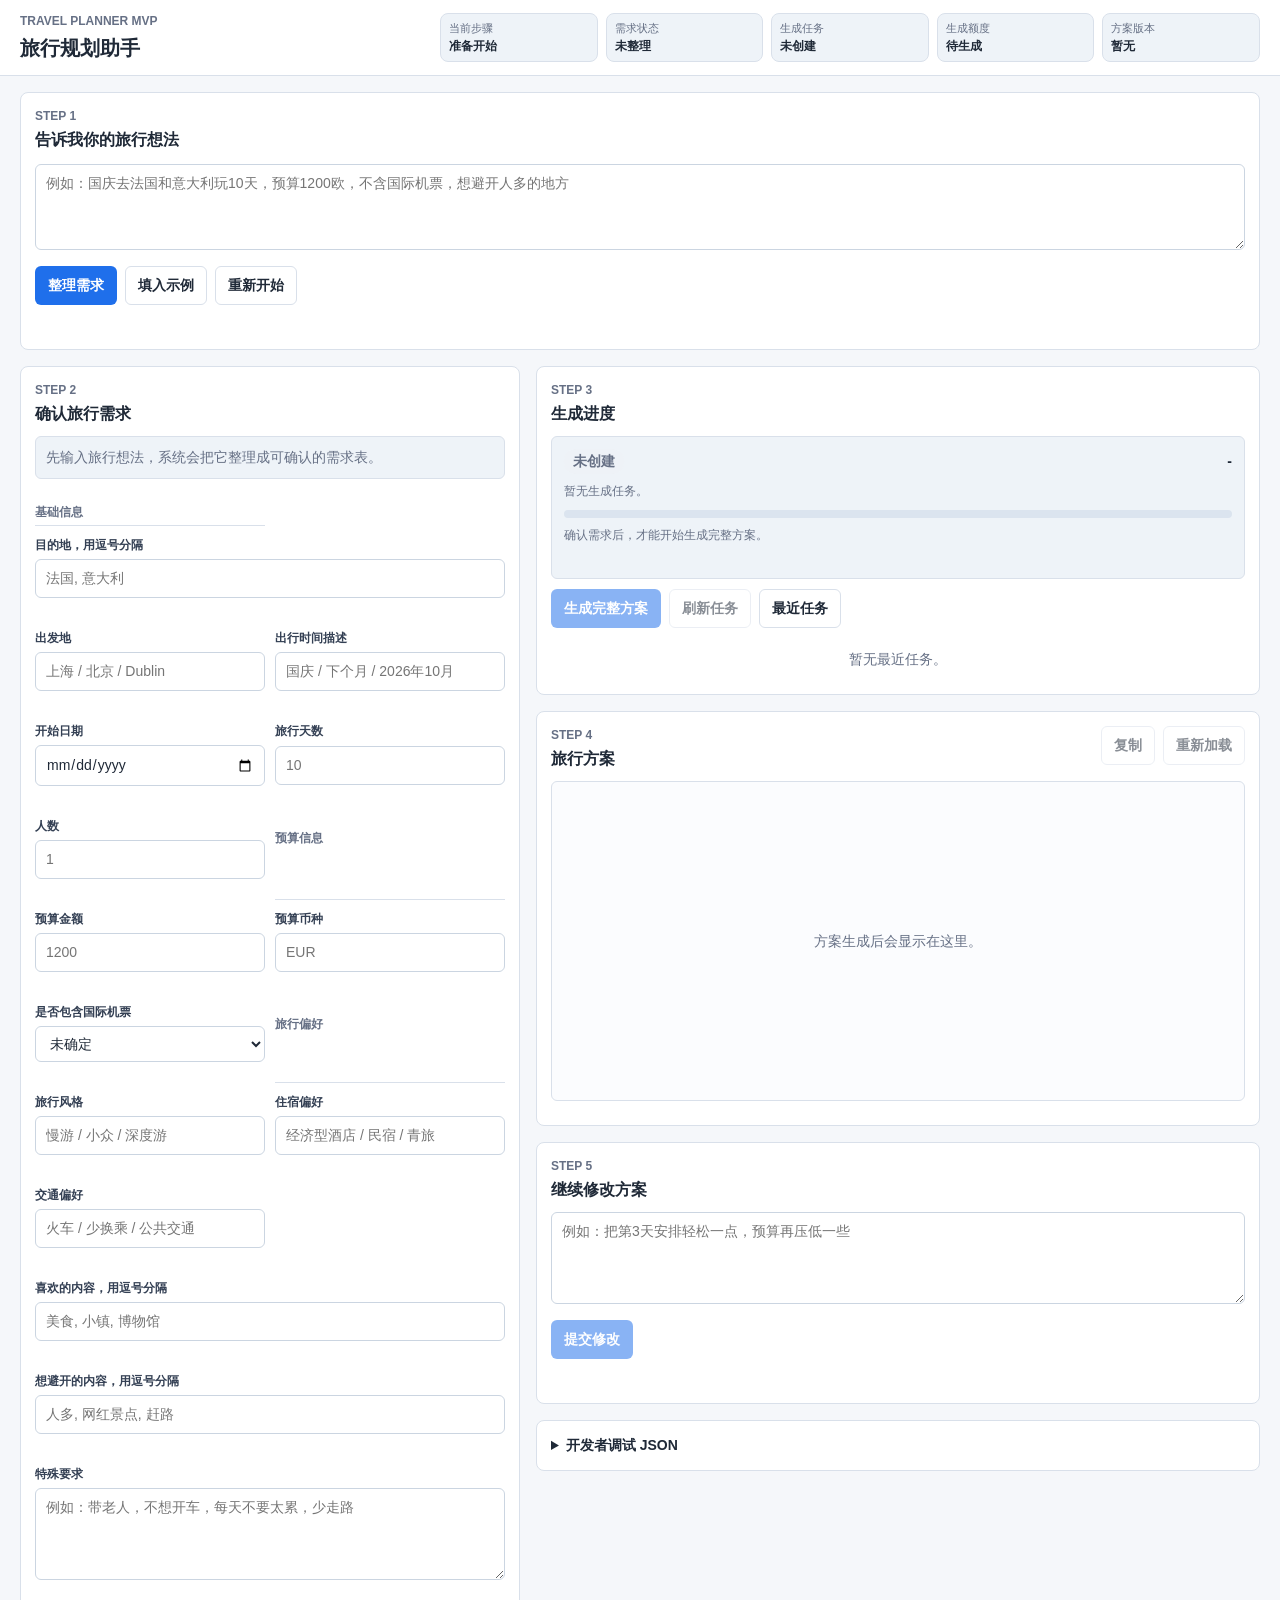
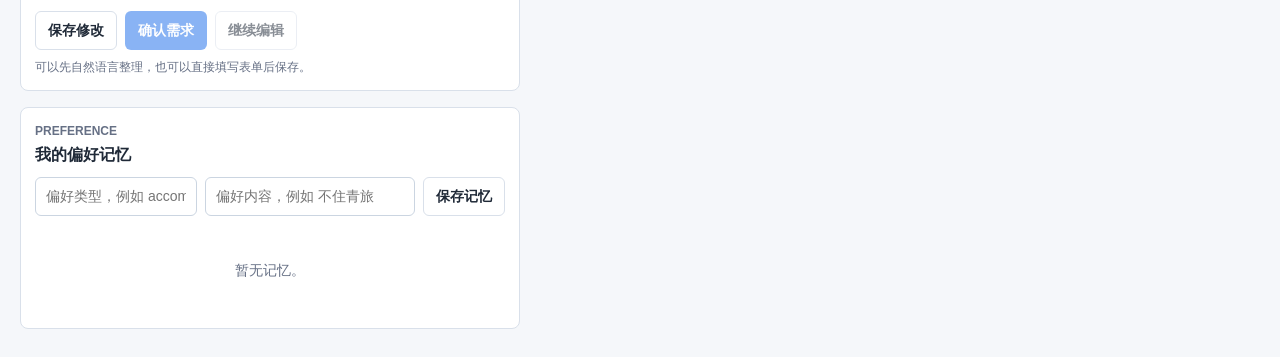
==== AgentProjectTrip/src/main/resources/static/travel-planner.html @ 5ef38792 "阶段9 正式前端 MVP 页面 把开发调试台升级成用户能完整体验的正式页面 阶段10 需求表单体验完善 把结构化需求表做成产品核心，降低无效输入和 token 浪费 阶段11 异步生成进度和结果页完善" ====
<!doctype html>
<html lang="zh-CN">
<head>
  <meta charset="utf-8">
  <meta name="viewport" content="width=device-width, initial-scale=1">
  <title>旅行规划助手</title>
  <link rel="stylesheet" href="./app.css?v=20260614-5">
  <script defer src="./agent-app.js?v=20260614-5"></script>
</head>
<body>
  <header class="app-header">
    <div class="topbar">
      <div>
        <p class="eyebrow">Travel Planner MVP</p>
        <h1>旅行规划助手</h1>
      </div>
      <div class="status-strip" aria-label="当前流程状态">
        <div class="status-pill">
          <span>当前步骤</span>
          <strong id="statusStep">准备开始</strong>
        </div>
        <div class="status-pill">
          <span>需求状态</span>
          <strong id="statusRequirement">未整理</strong>
        </div>
        <div class="status-pill">
          <span>生成任务</span>
          <strong id="statusJob">未创建</strong>
        </div>
        <div class="status-pill">
          <span>生成额度</span>
          <strong id="statusCredit">待生成</strong>
        </div>
        <div class="status-pill">
          <span>方案版本</span>
          <strong id="statusPlan">暂无</strong>
        </div>
      </div>
    </div>
  </header>

  <main class="app-shell">
    <section class="workflow-panel" aria-labelledby="inputTitle">
      <div class="section-heading">
        <p class="step-label">Step 1</p>
        <h2 id="inputTitle">告诉我你的旅行想法</h2>
      </div>
      <textarea id="messageInput" class="hero-input" placeholder="例如：国庆去法国和意大利玩10天，预算1200欧，不含国际机票，想避开人多的地方"></textarea>
      <div class="button-row">
        <button id="draftButton" type="button">整理需求</button>
        <button id="exampleButton" type="button" class="secondary">填入示例</button>
        <button id="resetButton" type="button" class="secondary">重新开始</button>
      </div>
      <p id="mainMessage" class="message-line" role="status"></p>
    </section>

    <section class="grid-layout">
      <div class="left-column">
        <section class="panel" aria-labelledby="requirementTitle">
          <div class="section-heading compact">
            <p class="step-label">Step 2</p>
            <h2 id="requirementTitle">确认旅行需求</h2>
          </div>

          <div id="validationBox" class="notice muted">
            先输入旅行想法，系统会把它整理成可确认的需求表。
          </div>

          <form id="requirementForm" class="form-grid" autocomplete="off">
            <div class="form-group-title wide">基础信息</div>
            <label class="field wide">
              <span>目的地，用逗号分隔</span>
              <input id="destinationsInput" type="text" placeholder="法国, 意大利">
              <small class="field-hint" data-field-hint="destinations"></small>
            </label>
            <label class="field">
              <span>出发地</span>
              <input id="departureCityInput" type="text" placeholder="上海 / 北京 / Dublin">
              <small class="field-hint" data-field-hint="departureCity"></small>
            </label>
            <label class="field">
              <span>出行时间描述</span>
              <input id="startDateTextInput" type="text" placeholder="国庆 / 下个月 / 2026年10月">
              <small class="field-hint" data-field-hint="startDateText"></small>
            </label>
            <label class="field">
              <span>开始日期</span>
              <input id="startDateInput" type="date">
              <small class="field-hint" data-field-hint="startDate"></small>
            </label>
            <label class="field">
              <span>旅行天数</span>
              <input id="durationDaysInput" type="number" min="1" placeholder="10">
              <small class="field-hint" data-field-hint="durationDays"></small>
            </label>
            <label class="field">
              <span>人数</span>
              <input id="travelerCountInput" type="number" min="1" placeholder="1">
              <small class="field-hint" data-field-hint="travelerCount"></small>
            </label>
            <div class="form-group-title wide">预算信息</div>
            <label class="field">
              <span>预算金额</span>
              <input id="budgetAmountInput" type="number" min="0" step="0.01" placeholder="1200">
              <small class="field-hint" data-field-hint="budgetAmount"></small>
            </label>
            <label class="field">
              <span>预算币种</span>
              <input id="budgetCurrencyInput" type="text" list="currencyOptions" placeholder="EUR">
              <datalist id="currencyOptions">
                <option value="EUR"></option>
                <option value="CNY"></option>
                <option value="USD"></option>
                <option value="GBP"></option>
              </datalist>
              <small class="field-hint" data-field-hint="budgetCurrency"></small>
            </label>
            <label class="field">
              <span>是否包含国际机票</span>
              <select id="flightBudgetInput">
                <option value="">未确定</option>
                <option value="false">不包含</option>
                <option value="true">包含</option>
              </select>
              <small class="field-hint" data-field-hint="budgetIncludesInternationalFlight"></small>
            </label>
            <div class="form-group-title wide">旅行偏好</div>
            <label class="field">
              <span>旅行风格</span>
              <input id="travelStyleInput" type="text" list="travelStyleOptions" placeholder="慢游 / 小众 / 深度游">
              <datalist id="travelStyleOptions">
                <option value="慢游"></option>
                <option value="小众"></option>
                <option value="深度游"></option>
                <option value="高舒适度"></option>
                <option value="低预算"></option>
                <option value="亲子"></option>
              </datalist>
              <small class="field-hint" data-field-hint="travelStyle"></small>
            </label>
            <label class="field">
              <span>住宿偏好</span>
              <input id="accommodationInput" type="text" list="accommodationOptions" placeholder="经济型酒店 / 民宿 / 青旅">
              <datalist id="accommodationOptions">
                <option value="青旅"></option>
                <option value="民宿"></option>
                <option value="经济型酒店"></option>
                <option value="中档酒店"></option>
                <option value="高舒适度酒店"></option>
              </datalist>
              <small class="field-hint" data-field-hint="accommodationPreference"></small>
            </label>
            <label class="field">
              <span>交通偏好</span>
              <input id="transportInput" type="text" list="transportOptions" placeholder="火车 / 少换乘 / 公共交通">
              <datalist id="transportOptions">
                <option value="火车"></option>
                <option value="公共交通"></option>
                <option value="少换乘"></option>
                <option value="自驾"></option>
                <option value="飞机优先"></option>
              </datalist>
              <small class="field-hint" data-field-hint="transportPreference"></small>
            </label>
            <label class="field wide">
              <span>喜欢的内容，用逗号分隔</span>
              <input id="preferencesInput" type="text" placeholder="美食, 小镇, 博物馆">
              <small class="field-hint" data-field-hint="preferences"></small>
            </label>
            <label class="field wide">
              <span>想避开的内容，用逗号分隔</span>
              <input id="avoidancesInput" type="text" placeholder="人多, 网红景点, 赶路">
              <small class="field-hint" data-field-hint="avoidances"></small>
            </label>
            <label class="field wide">
              <span>特殊要求</span>
              <textarea id="specialNotesInput" placeholder="例如：带老人，不想开车，每天不要太累，少走路"></textarea>
              <small class="field-hint" data-field-hint="specialNotes"></small>
            </label>
          </form>

          <div class="button-row">
            <button id="saveRequirementButton" type="button" class="secondary">保存修改</button>
            <button id="confirmRequirementButton" type="button">确认需求</button>
            <button id="editRequirementButton" type="button" class="secondary">继续编辑</button>
          </div>
          <p id="confirmReason" class="confirm-reason">可以先自然语言整理，也可以直接填写表单后保存。</p>
        </section>

        <section class="panel" aria-labelledby="memoryTitle">
          <div class="section-heading compact">
            <p class="step-label">Preference</p>
            <h2 id="memoryTitle">我的偏好记忆</h2>
          </div>
          <div class="memory-inputs">
            <input id="memoryKeyInput" type="text" placeholder="偏好类型，例如 accommodationPreference">
            <input id="memoryValueInput" type="text" placeholder="偏好内容，例如 不住青旅">
            <button id="saveMemoryButton" type="button" class="secondary">保存记忆</button>
          </div>
          <div id="memoryList" class="list-box empty">暂无记忆。</div>
        </section>
      </div>

      <div class="right-column">
        <section class="panel" aria-labelledby="generationTitle">
          <div class="section-heading compact">
            <p class="step-label">Step 3</p>
            <h2 id="generationTitle">生成进度</h2>
          </div>
          <div id="progressBox" class="progress-box">
            <div class="progress-line">
              <span id="progressStatus">等待确认需求</span>
              <strong id="progressStage">-</strong>
            </div>
            <div id="jobMeta" class="job-meta">暂无生成任务。</div>
            <div class="progress-track" aria-hidden="true">
              <div id="progressBar" class="progress-bar"></div>
            </div>
            <p id="progressMessage" class="subtle">确认需求后，才能开始生成完整方案。</p>
            <div id="jobTimeline" class="job-timeline" aria-label="生成阶段时间线"></div>
            <div id="jobAdvice" class="job-advice"></div>
          </div>
          <div class="button-row">
            <button id="generateButton" type="button">生成完整方案</button>
            <button id="reloadJobButton" type="button" class="secondary">刷新任务</button>
            <button id="reloadRecentJobsButton" type="button" class="secondary">最近任务</button>
          </div>
          <div id="recentJobs" class="recent-jobs empty">暂无最近任务。</div>
        </section>

        <section class="panel result-panel" aria-labelledby="planTitle">
          <div class="section-heading compact between">
            <div>
              <p class="step-label">Step 4</p>
              <h2 id="planTitle">旅行方案</h2>
            </div>
            <div class="button-row inline">
              <button id="copyPlanButton" type="button" class="secondary">复制</button>
              <button id="reloadPlanButton" type="button" class="secondary">重新加载</button>
            </div>
          </div>
          <article id="planAnswer" class="answer-box empty">
            方案生成后会显示在这里。
          </article>
          <div id="versionList" class="version-list"></div>
        </section>

        <section class="panel" aria-labelledby="modifyTitle">
          <div class="section-heading compact">
            <p class="step-label">Step 5</p>
            <h2 id="modifyTitle">继续修改方案</h2>
          </div>
          <textarea id="modifyInput" placeholder="例如：把第3天安排轻松一点，预算再压低一些"></textarea>
          <div class="button-row">
            <button id="modifyButton" type="button">提交修改</button>
          </div>
          <p id="modifyMessage" class="message-line"></p>
        </section>

        <details class="panel debug-panel">
          <summary>开发者调试 JSON</summary>
          <pre id="rawJson">暂无接口响应。</pre>
        </details>
      </div>
    </section>
  </main>
</body>
</html>
---- AgentProjectTrip/src/main/resources/static/app.css ----
:root {
  --bg: #f5f7fa;
  --panel: #ffffff;
  --line: #d9e0ea;
  --text: #1f2937;
  --muted: #667085;
  --soft: #eef3f8;
  --primary: #1f6feb;
  --primary-dark: #1b5cc7;
  --ok: #137a4b;
  --warn: #9a5b00;
  --danger: #b42318;
  --radius: 8px;
}

* {
  box-sizing: border-box;
}

body {
  margin: 0;
  background: var(--bg);
  color: var(--text);
  font-family: "Segoe UI", "Microsoft YaHei", Arial, sans-serif;
  font-size: 14px;
  line-height: 1.5;
}

button,
input,
select,
textarea {
  font: inherit;
}

button {
  border: 1px solid transparent;
  border-radius: 6px;
  padding: 8px 12px;
  background: var(--primary);
  color: #fff;
  font-weight: 600;
  cursor: pointer;
}

button:hover:not(:disabled) {
  background: var(--primary-dark);
}

button:disabled {
  cursor: not-allowed;
  opacity: 0.52;
}

button.secondary {
  border-color: var(--line);
  background: #fff;
  color: var(--text);
}

button.secondary:hover:not(:disabled) {
  background: var(--soft);
}

input,
select,
textarea {
  width: 100%;
  border: 1px solid #cbd5e1;
  border-radius: 6px;
  padding: 8px 10px;
  background: #fff;
  color: var(--text);
  outline: none;
}

input:focus,
select:focus,
textarea:focus {
  border-color: var(--primary);
  box-shadow: 0 0 0 2px rgba(31, 111, 235, 0.12);
}

input:disabled,
select:disabled,
textarea:disabled {
  background: #f1f5f9;
  color: #64748b;
  cursor: not-allowed;
}

textarea {
  min-height: 92px;
  resize: vertical;
}

.app-header {
  position: sticky;
  top: 0;
  z-index: 20;
  border-bottom: 1px solid var(--line);
  background: rgba(255, 255, 255, 0.96);
  backdrop-filter: blur(8px);
}

.topbar {
  display: flex;
  align-items: center;
  justify-content: space-between;
  gap: 18px;
  max-width: 1440px;
  margin: 0 auto;
  padding: 12px 20px;
}

.eyebrow,
.step-label {
  margin: 0 0 3px;
  color: var(--muted);
  font-size: 12px;
  font-weight: 700;
  letter-spacing: 0;
  text-transform: uppercase;
}

h1,
h2 {
  margin: 0;
  letter-spacing: 0;
}

h1 {
  font-size: 20px;
}

h2 {
  font-size: 16px;
}

.status-strip {
  display: grid;
  grid-template-columns: repeat(5, minmax(112px, 1fr));
  gap: 8px;
  min-width: min(820px, 100%);
}

.status-pill {
  min-width: 0;
  border: 1px solid var(--line);
  border-radius: var(--radius);
  padding: 6px 8px;
  background: var(--soft);
}

.status-pill span {
  display: block;
  color: var(--muted);
  font-size: 11px;
}

.status-pill strong {
  display: block;
  overflow: hidden;
  text-overflow: ellipsis;
  white-space: nowrap;
  font-size: 12px;
}

.app-shell {
  max-width: 1440px;
  margin: 0 auto;
  padding: 16px 20px 28px;
}

.workflow-panel,
.panel {
  border: 1px solid var(--line);
  border-radius: var(--radius);
  background: var(--panel);
  padding: 14px;
}

.workflow-panel {
  margin-bottom: 16px;
}

.grid-layout {
  display: grid;
  grid-template-columns: minmax(340px, 500px) minmax(480px, 1fr);
  gap: 16px;
  align-items: start;
}

.left-column,
.right-column {
  display: grid;
  gap: 16px;
}

.section-heading {
  margin-bottom: 12px;
}

.section-heading.compact {
  margin-bottom: 10px;
}

.section-heading.between {
  display: flex;
  align-items: flex-start;
  justify-content: space-between;
  gap: 12px;
}

.hero-input {
  min-height: 86px;
}

.button-row {
  display: flex;
  flex-wrap: wrap;
  gap: 8px;
  margin-top: 10px;
}

.button-row.inline {
  margin-top: 0;
}

.message-line {
  min-height: 20px;
  margin: 10px 0 0;
  color: var(--muted);
}

.message-line.error {
  color: var(--danger);
}

.message-line.ok {
  color: var(--ok);
}

.notice {
  border: 1px solid var(--line);
  border-radius: 6px;
  padding: 10px;
  margin-bottom: 12px;
  background: var(--soft);
}

.notice.ok {
  border-color: rgba(19, 122, 75, 0.28);
  background: #edf8f2;
  color: var(--ok);
}

.notice.warn {
  border-color: rgba(154, 91, 0, 0.3);
  background: #fff7e8;
  color: var(--warn);
}

.notice.error {
  border-color: rgba(180, 35, 24, 0.3);
  background: #fff0ee;
  color: var(--danger);
}

.muted,
.subtle {
  color: var(--muted);
}

.subtle {
  margin: 8px 0 0;
  font-size: 12px;
}

.form-grid {
  display: grid;
  grid-template-columns: repeat(2, minmax(0, 1fr));
  gap: 10px;
}

.form-group-title {
  margin-top: 4px;
  border-bottom: 1px solid var(--line);
  padding: 8px 0 4px;
  color: var(--muted);
  font-size: 12px;
  font-weight: 800;
}

.field {
  display: grid;
  gap: 5px;
}

.field span {
  color: #344054;
  font-size: 12px;
  font-weight: 700;
}

.field.wide {
  grid-column: 1 / -1;
}

.field-hint {
  min-height: 16px;
  color: var(--muted);
  font-size: 12px;
}

.field-hint.error {
  color: var(--danger);
}

.field-hint.warn {
  color: var(--warn);
}

.field.field-missing input,
.field.field-missing select,
.field.field-missing textarea {
  border-color: rgba(180, 35, 24, 0.62);
}

.field.field-warning input,
.field.field-warning select,
.field.field-warning textarea {
  border-color: rgba(154, 91, 0, 0.5);
}

.confirm-reason {
  margin: 8px 0 0;
  color: var(--muted);
  font-size: 12px;
}

.confirm-reason.ok {
  color: var(--ok);
}

.confirm-reason.warn {
  color: var(--warn);
}

.confirm-reason.error {
  color: var(--danger);
}

.progress-box {
  border: 1px solid var(--line);
  border-radius: 6px;
  padding: 12px;
  background: var(--soft);
}

.progress-line {
  display: flex;
  justify-content: space-between;
  gap: 12px;
  align-items: center;
}

.job-status-badge {
  display: inline-flex;
  align-items: center;
  width: fit-content;
  border-radius: 999px;
  padding: 2px 9px;
  background: #e8f1ff;
  color: var(--primary);
  font-weight: 700;
}

.job-status-badge.ok,
.recent-job em.ok {
  background: #e8f6ef;
  color: var(--ok);
}

.job-status-badge.error,
.recent-job em.error {
  background: #fff0ee;
  color: var(--danger);
}

.job-status-badge.running,
.recent-job em.running {
  background: #e8f1ff;
  color: var(--primary);
}

.job-status-badge.muted,
.recent-job em.muted {
  background: #eef2f7;
  color: var(--muted);
}

.job-meta {
  display: flex;
  flex-wrap: wrap;
  gap: 6px;
  margin-top: 8px;
  color: var(--muted);
  font-size: 12px;
}

.job-meta span {
  border: 1px solid var(--line);
  border-radius: 999px;
  padding: 2px 8px;
  background: #fff;
}

.progress-track {
  height: 8px;
  overflow: hidden;
  margin-top: 10px;
  border-radius: 999px;
  background: #dbe4ef;
}

.progress-bar {
  width: 0%;
  height: 100%;
  border-radius: inherit;
  background: var(--primary);
  transition: width 160ms ease;
}

.job-timeline {
  display: grid;
  grid-template-columns: repeat(6, minmax(0, 1fr));
  gap: 6px;
  margin-top: 12px;
}

.job-step {
  min-width: 0;
  border: 1px solid var(--line);
  border-radius: 6px;
  padding: 6px;
  background: #fff;
  color: var(--muted);
  font-size: 12px;
  text-align: center;
}

.job-step span {
  display: block;
  font-weight: 800;
}

.job-step strong {
  display: block;
  overflow: hidden;
  text-overflow: ellipsis;
  white-space: nowrap;
}

.job-step.done {
  border-color: rgba(19, 122, 75, 0.28);
  background: #edf8f2;
  color: var(--ok);
}

.job-step.active {
  border-color: rgba(31, 111, 235, 0.34);
  background: #edf4ff;
  color: var(--primary);
}

.job-step.failed {
  border-color: rgba(180, 35, 24, 0.28);
  background: #fff0ee;
  color: var(--danger);
}

.job-advice {
  margin-top: 10px;
  color: var(--muted);
  font-size: 13px;
}

.job-advice strong {
  display: block;
  margin-bottom: 2px;
}

.job-advice p {
  margin: 2px 0;
}

.job-advice.ok {
  color: var(--ok);
}

.job-advice.error {
  color: var(--danger);
}

.recent-jobs {
  display: grid;
  gap: 8px;
  margin-top: 10px;
}

.recent-jobs.empty {
  min-height: 42px;
  place-items: center;
  color: var(--muted);
}

.recent-job {
  display: grid;
  grid-template-columns: 1fr auto auto;
  gap: 8px;
  align-items: center;
  width: 100%;
  border: 1px solid var(--line);
  border-radius: 6px;
  padding: 8px;
  background: #fff;
  color: var(--text);
  text-align: left;
}

.recent-job:hover {
  background: var(--soft);
}

.recent-job.active {
  border-color: var(--primary);
}

.recent-job-main {
  display: flex;
  min-width: 0;
  align-items: center;
  gap: 8px;
}

.recent-job strong,
.recent-job span {
  overflow: hidden;
  text-overflow: ellipsis;
  white-space: nowrap;
}

.recent-job em {
  border-radius: 999px;
  padding: 2px 8px;
  font-size: 12px;
  font-style: normal;
  font-weight: 700;
}

.answer-box {
  min-height: 320px;
  max-height: 720px;
  overflow: auto;
  border: 1px solid var(--line);
  border-radius: 6px;
  padding: 14px;
  background: #fbfcfe;
  white-space: normal;
}

.answer-box.empty,
.list-box.empty {
  display: grid;
  place-items: center;
  color: var(--muted);
  text-align: center;
}

.answer-box h1,
.answer-box h2,
.answer-box h3 {
  margin: 14px 0 8px;
}

.answer-box p {
  margin: 8px 0;
}

.answer-box ul {
  padding-left: 20px;
}

.version-list {
  display: flex;
  flex-wrap: wrap;
  gap: 8px;
  margin-top: 10px;
}

.version-chip {
  border: 1px solid var(--line);
  border-radius: 999px;
  padding: 4px 9px;
  background: #fff;
  color: var(--text);
  font-size: 12px;
}

.version-chip.active {
  border-color: var(--primary);
  color: var(--primary);
  font-weight: 700;
}

.memory-inputs {
  display: grid;
  grid-template-columns: 1fr 1.3fr auto;
  gap: 8px;
}

.list-box {
  display: grid;
  gap: 8px;
  min-height: 88px;
  margin-top: 10px;
}

.memory-item {
  display: grid;
  grid-template-columns: 1fr auto;
  gap: 8px;
  align-items: center;
  border: 1px solid var(--line);
  border-radius: 6px;
  padding: 8px;
  background: #fff;
}

.memory-item strong {
  display: block;
}

.memory-item span {
  color: var(--muted);
  font-size: 12px;
}

.debug-panel summary {
  cursor: pointer;
  font-weight: 700;
}

.debug-panel pre {
  overflow: auto;
  max-height: 420px;
  margin: 12px 0 0;
  border: 1px solid var(--line);
  border-radius: 6px;
  padding: 12px;
  background: #111827;
  color: #e5e7eb;
  font-size: 12px;
}

@media (max-width: 1100px) {
  .topbar {
    align-items: flex-start;
    flex-direction: column;
  }

  .status-strip,
  .grid-layout {
    width: 100%;
    grid-template-columns: 1fr;
  }
}

@media (max-width: 680px) {
  .app-shell,
  .topbar {
    padding-left: 12px;
    padding-right: 12px;
  }

  .status-strip,
  .form-grid,
  .memory-inputs {
    grid-template-columns: 1fr;
  }

  .section-heading.between {
    display: block;
  }

  .button-row.inline {
    margin-top: 10px;
  }

  .job-timeline,
  .recent-job {
    grid-template-columns: 1fr;
  }
}
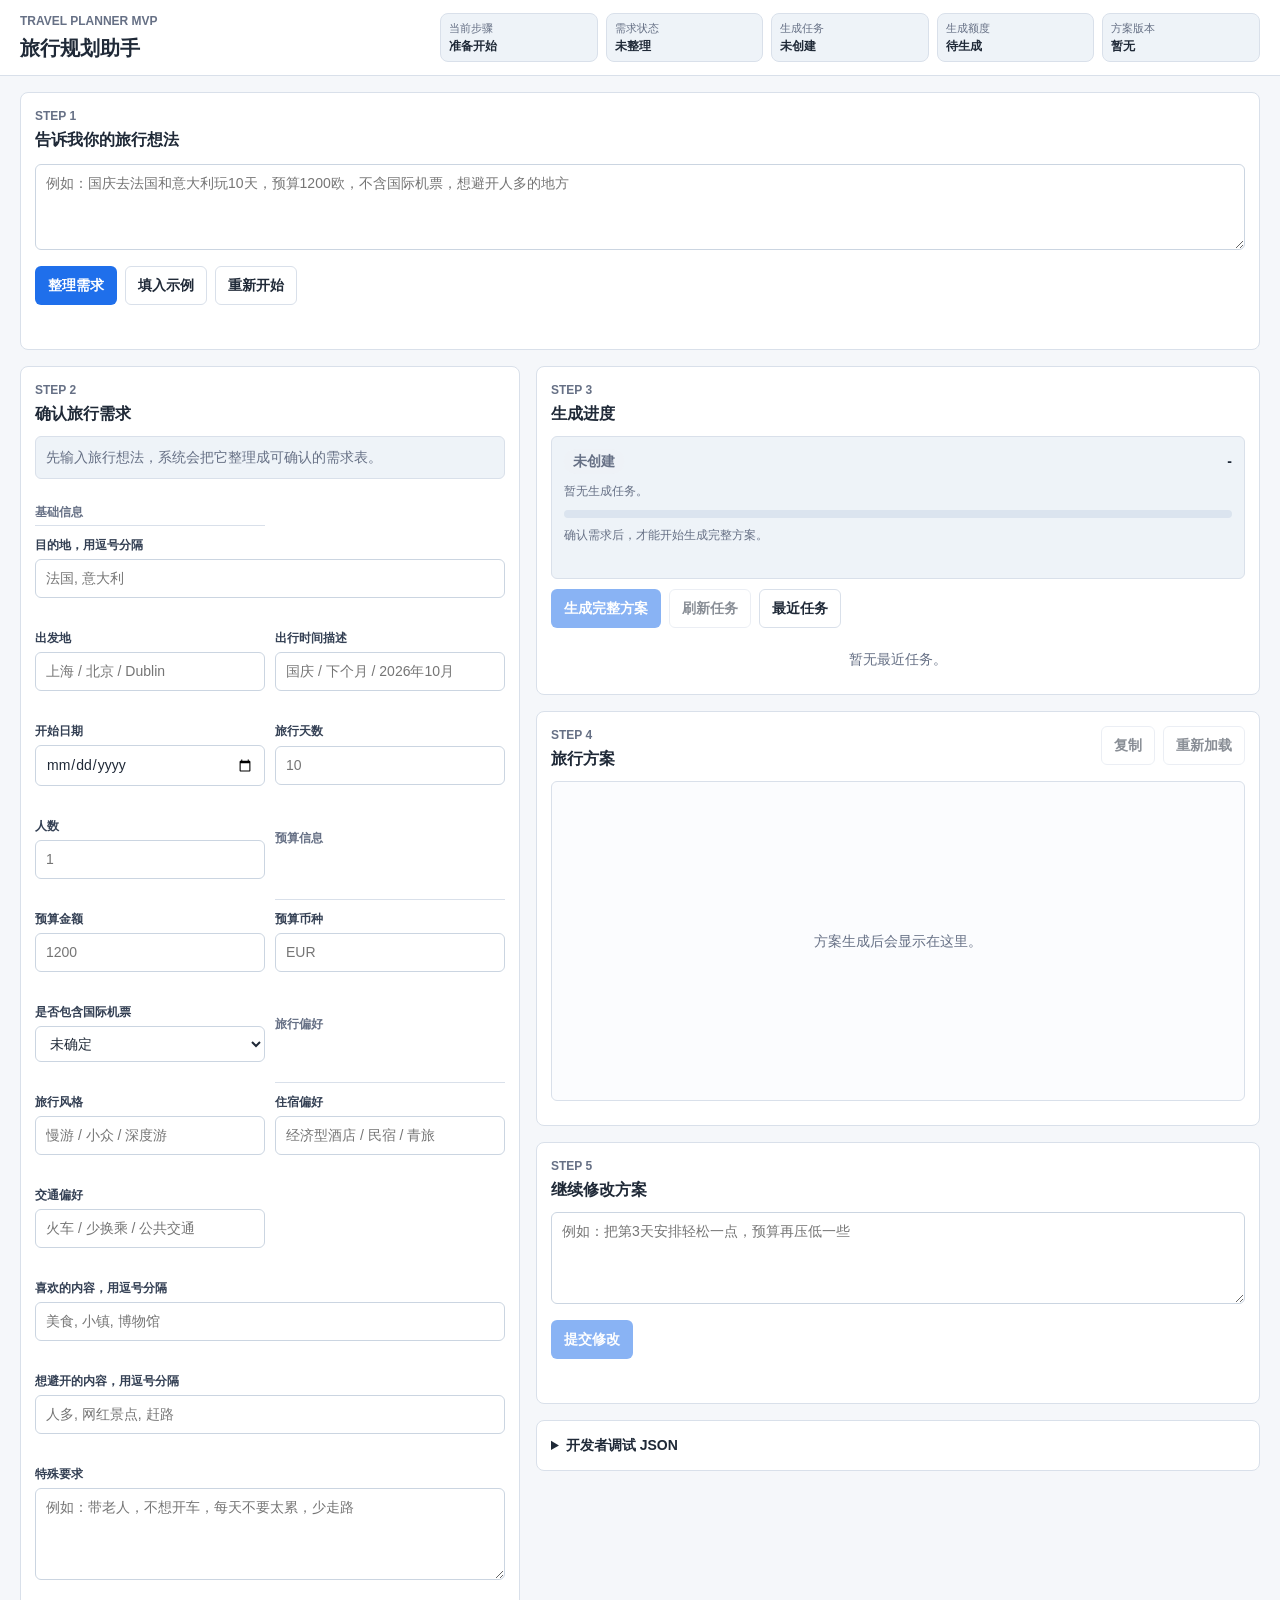
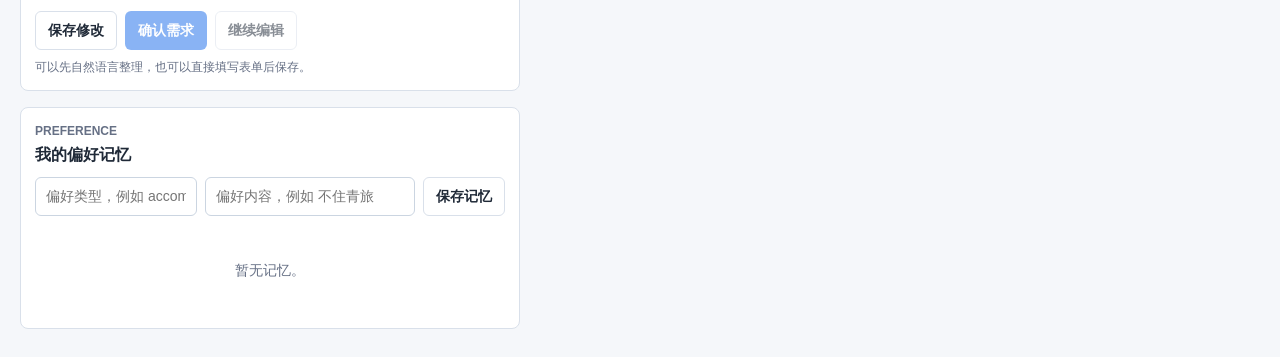
==== commit 35d49fa2: "阶段12 在最终输出里合并了真实酒店和机票查询功能" ====
--- a/AgentProjectTrip/src/main/resources/static/travel-planner.html
+++ b/AgentProjectTrip/src/main/resources/static/travel-planner.html
@@ -4,8 +4,8 @@
   <meta charset="utf-8">
   <meta name="viewport" content="width=device-width, initial-scale=1">
   <title>旅行规划助手</title>
-  <link rel="stylesheet" href="./app.css?v=20260614-5">
-  <script defer src="./agent-app.js?v=20260614-5"></script>
+  <link rel="stylesheet" href="./app.css?v=20260614-6">
+  <script defer src="./agent-app.js?v=20260614-6"></script>
 </head>
 <body>
   <header class="app-header">
--- a/AgentProjectTrip/src/main/resources/static/app.css
+++ b/AgentProjectTrip/src/main/resources/static/app.css
@@ -17,8 +17,17 @@
   box-sizing: border-box;
 }
 
+html {
+  width: 100%;
+  max-width: 100%;
+  overflow-x: hidden;
+}
+
 body {
   margin: 0;
+  width: 100%;
+  max-width: 100%;
+  overflow-x: hidden;
   background: var(--bg);
   color: var(--text);
   font-family: "Segoe UI", "Microsoft YaHei", Arial, sans-serif;
@@ -65,6 +74,7 @@
 input,
 select,
 textarea {
+  min-width: 0;
   width: 100%;
   border: 1px solid #cbd5e1;
   border-radius: 6px;
@@ -108,9 +118,14 @@
   align-items: center;
   justify-content: space-between;
   gap: 18px;
+  min-width: 0;
   max-width: 1440px;
   margin: 0 auto;
   padding: 12px 20px;
+}
+
+.topbar > * {
+  min-width: 0;
 }
 
 .eyebrow,
@@ -141,7 +156,8 @@
   display: grid;
   grid-template-columns: repeat(5, minmax(112px, 1fr));
   gap: 8px;
-  min-width: min(820px, 100%);
+  min-width: 0;
+  width: min(820px, 100%);
 }
 
 .status-pill {
@@ -167,6 +183,8 @@
 }
 
 .app-shell {
+  width: 100%;
+  min-width: 0;
   max-width: 1440px;
   margin: 0 auto;
   padding: 16px 20px 28px;
@@ -174,6 +192,8 @@
 
 .workflow-panel,
 .panel {
+  min-width: 0;
+  max-width: 100%;
   border: 1px solid var(--line);
   border-radius: var(--radius);
   background: var(--panel);
@@ -186,15 +206,19 @@
 
 .grid-layout {
   display: grid;
-  grid-template-columns: minmax(340px, 500px) minmax(480px, 1fr);
+  grid-template-columns: minmax(320px, 500px) minmax(0, 1fr);
   gap: 16px;
   align-items: start;
+  min-width: 0;
+  max-width: 100%;
 }
 
 .left-column,
 .right-column {
   display: grid;
   gap: 16px;
+  min-width: 0;
+  max-width: 100%;
 }
 
 .section-heading {
@@ -220,6 +244,7 @@
   display: flex;
   flex-wrap: wrap;
   gap: 8px;
+  min-width: 0;
   margin-top: 10px;
 }
 
@@ -231,6 +256,7 @@
   min-height: 20px;
   margin: 10px 0 0;
   color: var(--muted);
+  overflow-wrap: anywhere;
 }
 
 .message-line.error {
@@ -242,11 +268,13 @@
 }
 
 .notice {
+  min-width: 0;
   border: 1px solid var(--line);
   border-radius: 6px;
   padding: 10px;
   margin-bottom: 12px;
   background: var(--soft);
+  overflow-wrap: anywhere;
 }
 
 .notice.ok {
@@ -275,12 +303,14 @@
 .subtle {
   margin: 8px 0 0;
   font-size: 12px;
+  overflow-wrap: anywhere;
 }
 
 .form-grid {
   display: grid;
   grid-template-columns: repeat(2, minmax(0, 1fr));
   gap: 10px;
+  min-width: 0;
 }
 
 .form-group-title {
@@ -295,6 +325,7 @@
 .field {
   display: grid;
   gap: 5px;
+  min-width: 0;
 }
 
 .field span {
@@ -311,6 +342,7 @@
   min-height: 16px;
   color: var(--muted);
   font-size: 12px;
+  overflow-wrap: anywhere;
 }
 
 .field-hint.error {
@@ -337,6 +369,7 @@
   margin: 8px 0 0;
   color: var(--muted);
   font-size: 12px;
+  overflow-wrap: anywhere;
 }
 
 .confirm-reason.ok {
@@ -352,6 +385,8 @@
 }
 
 .progress-box {
+  min-width: 0;
+  max-width: 100%;
   border: 1px solid var(--line);
   border-radius: 6px;
   padding: 12px;
@@ -363,6 +398,7 @@
   justify-content: space-between;
   gap: 12px;
   align-items: center;
+  min-width: 0;
 }
 
 .job-status-badge {
@@ -410,10 +446,15 @@
 }
 
 .job-meta span {
+  min-width: 0;
+  max-width: 100%;
+  overflow: hidden;
   border: 1px solid var(--line);
   border-radius: 999px;
   padding: 2px 8px;
   background: #fff;
+  text-overflow: ellipsis;
+  white-space: nowrap;
 }
 
 .progress-track {
@@ -484,6 +525,7 @@
   margin-top: 10px;
   color: var(--muted);
   font-size: 13px;
+  overflow-wrap: anywhere;
 }
 
 .job-advice strong {
@@ -506,6 +548,8 @@
 .recent-jobs {
   display: grid;
   gap: 8px;
+  min-width: 0;
+  max-width: 100%;
   margin-top: 10px;
 }
 
@@ -517,10 +561,12 @@
 
 .recent-job {
   display: grid;
-  grid-template-columns: 1fr auto auto;
+  grid-template-columns: minmax(0, 1fr) auto auto;
   gap: 8px;
   align-items: center;
+  min-width: 0;
   width: 100%;
+  max-width: 100%;
   border: 1px solid var(--line);
   border-radius: 6px;
   padding: 8px;
@@ -563,11 +609,14 @@
   min-height: 320px;
   max-height: 720px;
   overflow: auto;
+  min-width: 0;
+  max-width: 100%;
   border: 1px solid var(--line);
   border-radius: 6px;
   padding: 14px;
   background: #fbfcfe;
   white-space: normal;
+  overflow-wrap: anywhere;
 }
 
 .answer-box.empty,
@@ -586,16 +635,25 @@
 
 .answer-box p {
   margin: 8px 0;
+  overflow-wrap: anywhere;
 }
 
 .answer-box ul {
   padding-left: 20px;
+}
+
+.answer-box li,
+.answer-box h1,
+.answer-box h2,
+.answer-box h3 {
+  overflow-wrap: anywhere;
 }
 
 .version-list {
   display: flex;
   flex-wrap: wrap;
   gap: 8px;
+  min-width: 0;
   margin-top: 10px;
 }
 
@@ -618,20 +676,23 @@
   display: grid;
   grid-template-columns: 1fr 1.3fr auto;
   gap: 8px;
+  min-width: 0;
 }
 
 .list-box {
   display: grid;
   gap: 8px;
+  min-width: 0;
   min-height: 88px;
   margin-top: 10px;
 }
 
 .memory-item {
   display: grid;
-  grid-template-columns: 1fr auto;
+  grid-template-columns: minmax(0, 1fr) auto;
   gap: 8px;
   align-items: center;
+  min-width: 0;
   border: 1px solid var(--line);
   border-radius: 6px;
   padding: 8px;
@@ -645,6 +706,7 @@
 .memory-item span {
   color: var(--muted);
   font-size: 12px;
+  overflow-wrap: anywhere;
 }
 
 .debug-panel summary {
@@ -654,6 +716,8 @@
 
 .debug-panel pre {
   overflow: auto;
+  min-width: 0;
+  max-width: 100%;
   max-height: 420px;
   margin: 12px 0 0;
   border: 1px solid var(--line);
@@ -662,6 +726,8 @@
   background: #111827;
   color: #e5e7eb;
   font-size: 12px;
+  white-space: pre-wrap;
+  overflow-wrap: anywhere;
 }
 
 @media (max-width: 1100px) {
